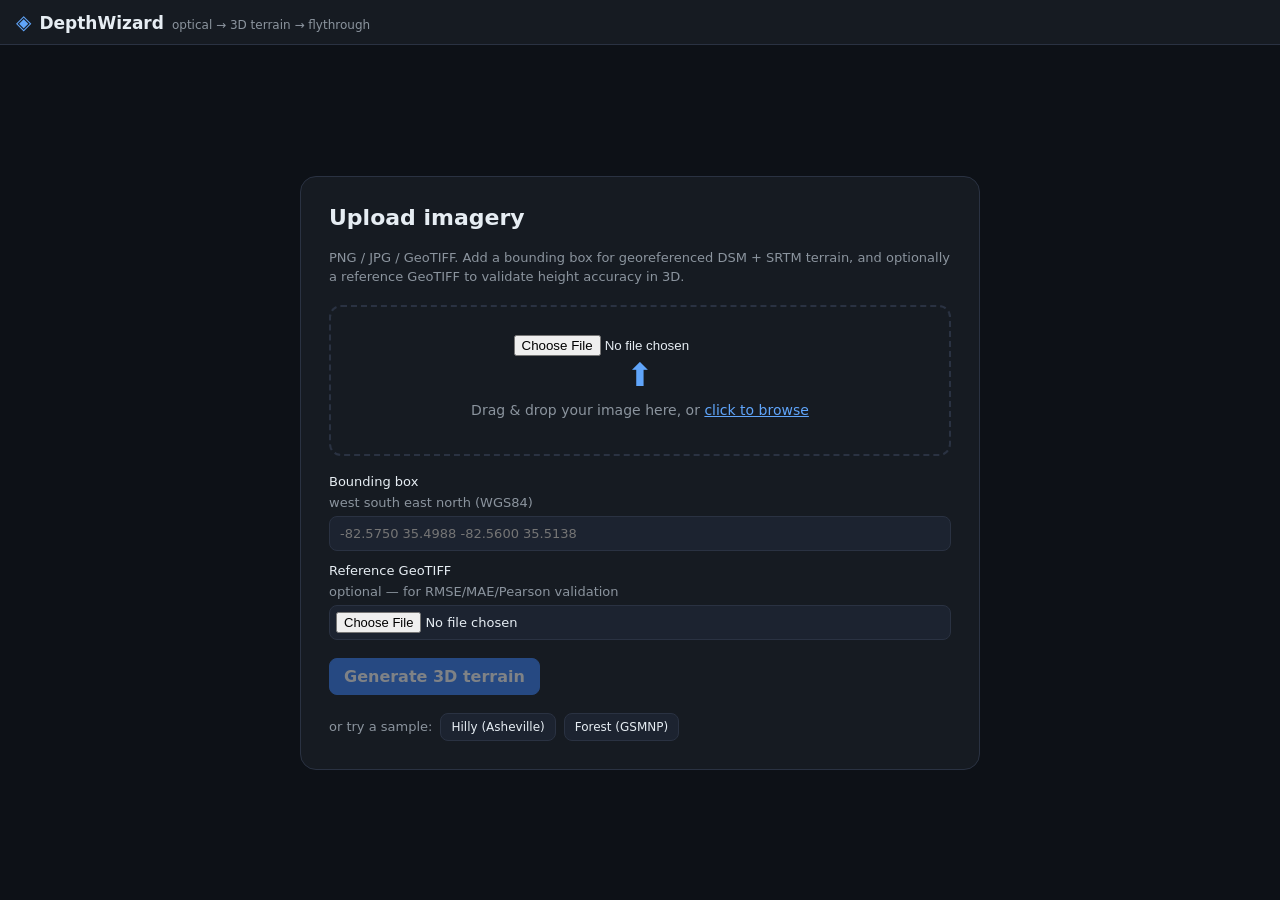
==== static/app.html @ 183eb6fc "feat(landing): full landing overhaul — WebP screenshots, inline SVG icons, premium motion/depth, mob" ====
<!DOCTYPE html>
<html lang="en">
<head>
<meta charset="UTF-8" />
<meta name="viewport" content="width=device-width, initial-scale=1.0" />
<title>DepthWizard — 3D Terrain Flythrough</title>
<link rel="stylesheet" href="css/style.css" />
<link rel="preconnect" href="/vendor/three.module.js" />
<script type="importmap">
{
  "imports": {
    "three": "/vendor/three.module.js",
    "three/addons/": "/vendor/addons/"
  }
}
</script>
<script src="/vendor/deck/deck.gl.min.js"></script>
</head>
<body>
<div id="app">
  <header id="topbar">
    <div class="brand">
      <span class="logo">◈</span>
      <span class="title">DepthWizard</span>
      <span class="subtitle">optical → 3D terrain → flythrough</span>
    </div>
    <div id="job-state" class="hidden"></div>
    <div class="spacer"></div>
    <button id="btn-new" class="ghost hidden">New upload</button>
  </header>

  <!-- Upload screen -->
  <section id="screen-upload" class="screen active">
    <div class="card">
      <h1>Upload imagery</h1>
      <p class="hint">PNG / JPG / GeoTIFF. Add a bounding box for georeferenced DSM + SRTM terrain,
      and optionally a reference GeoTIFF to validate height accuracy in 3D.</p>

      <div id="dropzone" class="dropzone">
        <input type="file" id="file-input" accept=".png,.jpg,.jpeg,.tif,.tiff" />
        <div class="dz-inner">
          <div class="dz-icon">⬆</div>
          <div class="dz-text">Drag &amp; drop your image here, or <span class="link">click to browse</span></div>
          <div id="dropzone-name" class="dz-file"></div>
        </div>
      </div>

      <div class="fields">
        <label>Bounding box <span class="muted">west south east north (WGS84)</span>
          <input type="text" id="bbox" placeholder="-82.5750 35.4988 -82.5600 35.5138" />
        </label>
        <label>Reference GeoTIFF <span class="muted">optional — for RMSE/MAE/Pearson validation</span>
          <input type="file" id="ref-input" accept=".tif,.tiff" />
        </label>
      </div>

      <div class="row">
        <button id="btn-process" class="primary" disabled>Generate 3D terrain</button>
        <div id="upload-error" class="error"></div>
      </div>

      <div id="samples" class="samples">
        <span class="muted">or try a sample:</span>
        <button class="sample" data-sample="hilly">Hilly (Asheville)</button>
        <button class="sample" data-sample="forest">Forest (GSMNP)</button>
      </div>
    </div>
  </section>

  <!-- Loading screen -->
  <section id="screen-loading" class="screen">
    <div class="card narrow">
      <h1>Generating terrain</h1>
      <div class="spinner"></div>
      <div id="progress-label" class="progress-label">queued…</div>
      <div class="bar"><div id="progress-bar" class="bar-fill"></div></div>
      <div id="warnings" class="warnings"></div>
    </div>
  </section>

  <!-- Viewer screen -->
  <section id="screen-view" class="screen">
    <div id="viewport"></div>
    <div id="viewport-deck" class="hidden"></div>

    <div id="toolbar" class="toolbar">
      <button id="btn-reset" class="tool" title="Reset view">⟲</button>
      <button id="btn-fly" class="tool" title="Toggle first-person fly mode">✈</button>
      <span class="tool-sep"></span>
      <button id="btn-view-map" class="tool" title="Map (Deck.gl terrain)">♁ Map</button>
      <button id="btn-view-3d" class="tool active hidden" title="First-person 3D flythrough">◉ 3D</button>
      <span class="tool-sep"></span>
      <button id="btn-rgb" class="tool active" title="RGB texture">▧</button>
      <button id="btn-elev" class="tool" title="Elevation false-color">↥</button>
      <button id="btn-slope" class="tool" title="Slope (degrees)">⤒</button>
      <button id="btn-err" class="tool hidden" title="Error heatmap vs reference">⚠</button>
      <button id="btn-gcp" class="tool" title="GCP calibration: click point, enter known height">＋</button>
      <button id="btn-region" class="tool" title="Region statistics: drag a box (e.g. a roof)">▭ Region</button>
      <span class="tool-sep"></span>
      <label class="tool-label">exaggeration
        <input type="range" id="xrange" min="1" max="60" value="8" />
      </label>
      <label class="tool-label">detail
        <select id="quality">
          <option value="512">512</option>
          <option value="1024" selected>1024</option>
        </select>
      </label>
    </div>

    <div id="status" class="status-chip hidden"></div>

    <div id="metrics" class="metrics hidden">
      <h3>Validation vs reference</h3>
      <div class="m-grid" id="metric-grid"></div>
    </div>

    <div id="gcp-panel" class="gcp-panel hidden">
      <h3>Ground control points</h3>
      <p class="muted">Click on the terrain to add a point, then enter the known real-world height.</p>
      <div id="gcp-list"></div>
      <div class="row">
        <button id="btn-gcp-apply" class="primary" disabled>Re-calibrate</button>
        <button id="btn-gcp-cancel" class="ghost">Done</button>
      </div>
      <div id="gcp-status" class="gcp-status"></div>
    </div>

    <div id="region-panel" class="gcp-panel region-panel hidden">
      <h3>Region statistics</h3>
      <p class="muted">Drag a box over the terrain (e.g. a building roof).</p>
      <div id="region-stats" class="region-stats"></div>
      <div class="row">
        <label class="known-height">
          <span class="muted">known real height (m)</span>
          <input type="text" id="region-known" placeholder="optional — else use median estimate" />
        </label>
      </div>
      <div class="row">
        <button id="btn-region-gcp" class="primary" disabled>Use region as GCP &amp; recalibrate</button>
        <button id="btn-region-done" class="ghost">Done</button>
      </div>
      <div id="region-status" class="gcp-status"></div>
    </div>

    <button id="btn-download" class="download hidden">⬇ full-res DSM (GeoTIFF)</button>
  </section>
</div>

<script type="module" src="js/main.js"></script>
</body>
</html>
---- static/css/style.css ----
:root {
  --bg: #0d1117;
  --panel: #161b22;
  --panel-2: #1c2330;
  --border: #2a3242;
  --text: #e6edf3;
  --muted: #8b949e;
  --accent: #3b82f6;
  --accent-hi: #60a5fa;
  --ok: #3fb950;
  --warn: #d29922;
  --err: #f85149;
}

* { box-sizing: border-box; margin: 0; padding: 0; }

html, body { height: 100%; }

body {
  background: var(--bg);
  color: var(--text);
  font-family: "Segoe UI", system-ui, -apple-system, sans-serif;
  overflow: hidden;
}

#app { display: flex; flex-direction: column; height: 100%; }

/* Top bar */
#topbar {
  display: flex; align-items: center; gap: 12px;
  padding: 10px 16px;
  background: var(--panel);
  border-bottom: 1px solid var(--border);
  z-index: 20;
  flex: 0 0 auto;
}
.brand { display: flex; align-items: baseline; gap: 8px; }
.logo { color: var(--accent-hi); font-size: 20px; }
.title { font-weight: 700; font-size: 17px; }
.subtitle { color: var(--muted); font-size: 12px; }
#job-state { color: var(--muted); font-size: 12px; margin-left: 16px; }
.spacer { flex: 1; }

button {
  cursor: pointer;
  font: inherit;
  border-radius: 8px;
  border: 1px solid var(--border);
  background: var(--panel-2);
  color: var(--text);
  padding: 8px 14px;
  transition: background .15s, border-color .15s;
}
button:hover:not(:disabled) { border-color: var(--accent); }
button:disabled { opacity: .45; cursor: not-allowed; }
button.primary { background: var(--accent); border-color: var(--accent); color: #fff; font-weight: 600; }
button.primary:hover:not(:disabled) { background: var(--accent-hi); }
button.ghost { background: transparent; }
.hidden { display: none !important; }

/* Screens */
.screen {
  flex: 1;
  display: none; align-items: center; justify-content: center;
  overflow: auto;
}
.screen.active { display: flex; }
#screen-loading, #screen-view { background: #05070a; }

/* Upload card */
.card {
  width: min(680px, 92vw);
  background: var(--panel);
  border: 1px solid var(--border);
  border-radius: 16px;
  padding: 28px;
  display: flex; flex-direction: column; gap: 18px;
}
.card.narrow { width: min(480px, 92vw); }
.card h1 { font-size: 22px; }
.hint { color: var(--muted); font-size: 13px; line-height: 1.5; }
.muted { color: var(--muted); font-weight: 400; }

.dropzone {
  border: 2px dashed var(--border);
  border-radius: 12px;
  padding: 28px;
  text-align: center;
  transition: border-color .15s, background .15s;
}
.dropzone.drag { border-color: var(--accent); background: rgba(59,130,246,.08); }
.dz-inner { pointer-events: none; }
.dz-icon { font-size: 32px; color: var(--accent-hi); }
.dz-text { color: var(--muted); margin-top: 8px; font-size: 14px; }
.link { color: var(--accent-hi); text-decoration: underline; }
.dz-file { color: var(--text); margin-top: 8px; font-size: 13px; }

.fields { display: flex; flex-direction: column; gap: 12px; }
.fields label { font-size: 13px; color: var(--text); display: flex; flex-direction: column; gap: 6px; }
.fields input[type="text"], .fields input[type="file"] {
  width: 100%;
  background: var(--panel-2);
  border: 1px solid var(--border);
  border-radius: 8px;
  color: var(--text);
  padding: 9px 10px;
  font: inherit;
}
.fields input[type="file"] { padding: 6px; }

.row { display: flex; align-items: center; gap: 12px; flex-wrap: wrap; }
.error { color: var(--err); font-size: 13px; }
.samples { display: flex; align-items: center; gap: 8px; font-size: 13px; flex-wrap: wrap; }
.sample { padding: 6px 10px; font-size: 12px; }

/* Loading */
.spinner {
  width: 40px; height: 40px;
  border: 4px solid var(--border);
  border-top-color: var(--accent);
  border-radius: 50%;
  margin: 8px auto;
  animation: spin 1s linear infinite;
}
@keyframes spin { to { transform: rotate(360deg); } }
.progress-label { text-align: center; color: var(--muted); font-size: 13px; margin-top: 8px; }
.bar { height: 8px; background: var(--panel-2); border-radius: 4px; overflow: hidden; margin-top: 10px; }
.bar-fill { height: 100%; width: 0%; background: var(--accent); transition: width .3s; }
.warnings { color: var(--warn); font-size: 12px; margin-top: 10px; line-height: 1.5; }

/* Viewer */
#viewport { position: absolute; inset: 0; }
#viewport-deck { position: absolute; inset: 0; }
#viewport-deck canvas { width: 100%; height: 100%; }
#view-note { position: absolute; top: 56px; left: 50%; transform: translateX(-50%);
  color: var(--muted); font-size: 12px; z-index: 9; pointer-events: none; text-align: center;
  background: rgba(13,17,23,.7); padding: 4px 10px; border-radius: 8px; border: 1px solid var(--border); }
#screen-view { position: relative; }
canvas { display: block; }

.toolbar {
  position: absolute; bottom: 16px; left: 50%; transform: translateX(-50%);
  display: flex; align-items: center; gap: 6px;
  background: rgba(13,17,23,.92);
  border: 1px solid var(--border);
  border-radius: 12px;
  padding: 8px 10px;
  z-index: 10;
  flex-wrap: wrap;
  max-width: 96vw;
}
.tool {
  padding: 6px 10px; font-size: 13px; min-width: 34px;
  background: transparent;
}
.tool.active { border-color: var(--accent); color: var(--accent-hi); background: rgba(59,130,246,.12); }
.tool-sep { width: 1px; height: 22px; background: var(--border); margin: 0 4px; }
.tool-label { font-size: 11px; color: var(--muted); display: flex; align-items: center; gap: 6px; }
.tool-label input[type="range"] { width: 90px; accent-color: var(--accent); }
.tool-label select { background: var(--panel-2); border: 1px solid var(--border); color: var(--text); border-radius: 6px; padding: 3px 6px; font: inherit; }

.status-chip {
  position: absolute; top: 14px; left: 50%; transform: translateX(-50%);
  background: rgba(13,17,23,.9);
  border: 1px solid var(--border);
  color: var(--text);
  padding: 6px 12px; border-radius: 8px; font-size: 13px; z-index: 10;
  pointer-events: none;
}

.metrics {
  position: absolute; top: 14px; right: 14px;
  width: 260px;
  background: rgba(13,17,23,.92);
  border: 1px solid var(--border);
  border-radius: 12px;
  padding: 12px 14px;
  z-index: 10;
  font-size: 13px;
}
.metrics h3 { font-size: 13px; margin-bottom: 8px; }
.m-grid { display: grid; grid-template-columns: 1fr 1fr; gap: 6px 12px; }
.m-grid span { color: var(--muted); }
.m-grid b { font-variant-numeric: tabular-nums; }

.gcp-panel {
  position: absolute; top: 14px; left: 14px;
  width: 300px;
  background: rgba(13,17,23,.94);
  border: 1px solid var(--border);
  border-radius: 12px;
  padding: 12px 14px;
  z-index: 10;
  font-size: 13px;
  display: flex; flex-direction: column; gap: 10px;
}
.gcp-panel h3 { font-size: 13px; }
#gcp-list { display: flex; flex-direction: column; gap: 6px; max-height: 140px; overflow: auto; }
.gcp-row { display: flex; gap: 6px; align-items: center; }
.gcp-row input { width: 100%; background: var(--panel-2); border: 1px solid var(--border); color: var(--text); border-radius: 6px; padding: 5px 8px; font: inherit; }
.gcp-row .idx { color: var(--accent-hi); width: 18px; }
.gcp-status { color: var(--warn); font-size: 12px; }

.region-panel .region-stats { display: grid; grid-template-columns: auto 1fr; gap: 5px 12px; }
.region-panel .region-stats span { color: var(--muted); }
.region-panel .region-stats b { font-variant-numeric: tabular-nums; }
.region-panel .known-height { display: flex; flex-direction: column; gap: 4px; }
.region-panel .known-height input { width: 100%; background: var(--panel-2); border: 1px solid var(--border); color: var(--text); border-radius: 6px; padding: 5px 8px; font: inherit; }
#region-select-box { position: fixed; border: 2px solid var(--accent-hi); background: rgba(59,130,246,.12); pointer-events: none; z-index: 12; display: none; }

.download {
  position: absolute; bottom: 78px; right: 14px;
  z-index: 10;
  background: rgba(13,17,23,.9);
  border: 1px solid var(--border);
}
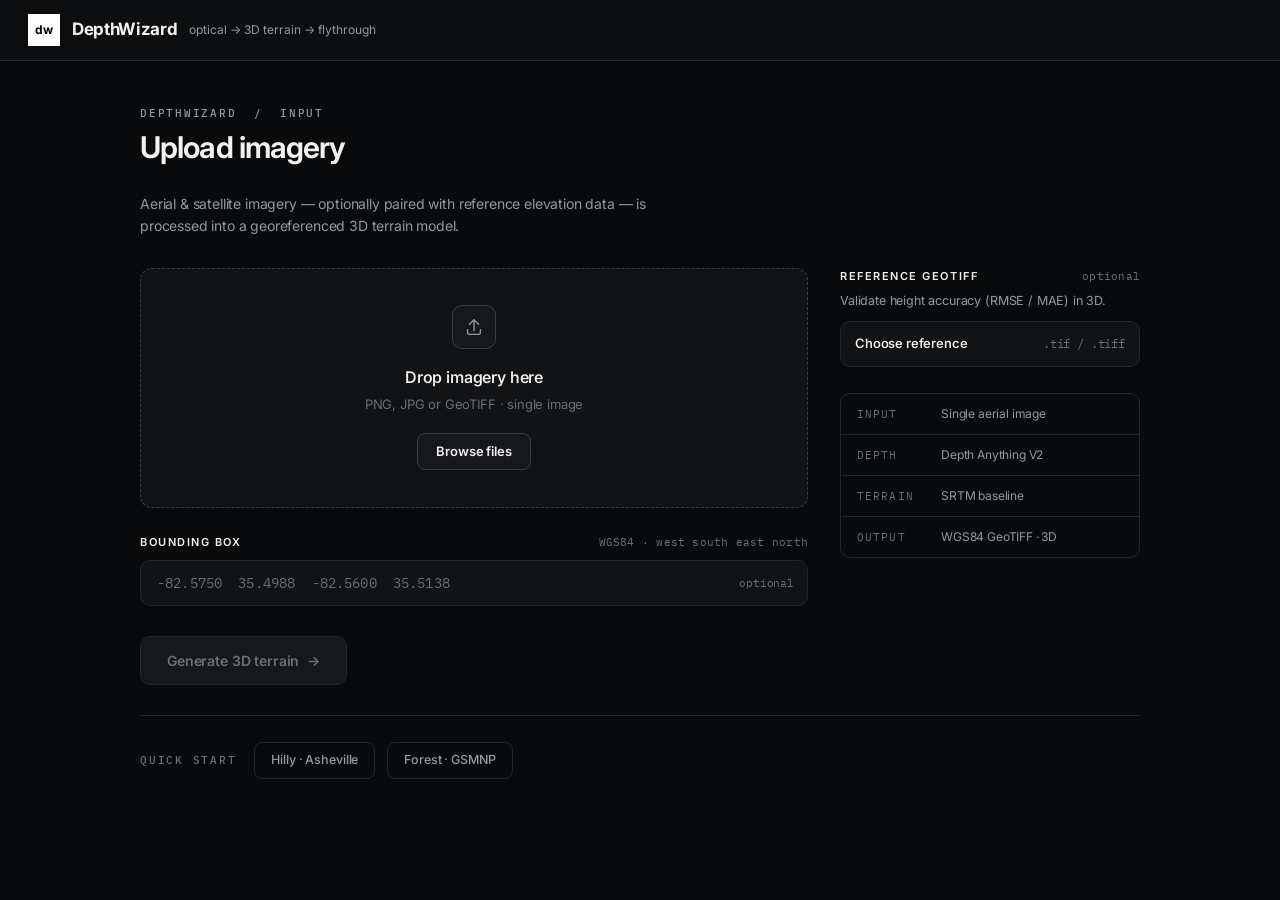
==== commit 206876c7: "feat(app): premium dark geospatial redesign — upload workspace, custom file components, forced theme" ====
--- a/static/app.html
+++ b/static/app.html
@@ -3,7 +3,25 @@
 <head>
 <meta charset="UTF-8" />
 <meta name="viewport" content="width=device-width, initial-scale=1.0" />
+<meta name="theme-color" content="#FFFFFF" />
 <title>DepthWizard — 3D Terrain Flythrough</title>
+<link rel="icon" type="image/svg+xml" href="/media/favicon.svg" />
+<link rel="preconnect" href="https://fonts.googleapis.com" />
+<link rel="preconnect" href="https://fonts.gstatic.com" crossorigin />
+<link href="https://fonts.googleapis.com/css2?family=Inter:wght@300;400;500;600;700;900&family=IBM+Plex+Mono:wght@400;500&display=swap" rel="stylesheet" />
+<script>
+  (function () {
+    try {
+      var stored = localStorage.getItem('dw-theme');
+    } catch (e) { stored = null; }
+    var dark = stored === 'dark' || (!stored && window.matchMedia('(prefers-color-scheme: dark)').matches);
+    if (dark) {
+      document.documentElement.setAttribute('data-theme', 'dark');
+      var m = document.querySelector('meta[name="theme-color"]');
+      if (m) m.setAttribute('content', '#0A0A0A');
+    }
+  })();
+</script>
 <link rel="stylesheet" href="css/style.css" />
 <link rel="preconnect" href="/vendor/three.module.js" />
 <script type="importmap">
@@ -20,8 +38,8 @@
 <div id="app">
   <header id="topbar">
     <div class="brand">
-      <span class="logo">◈</span>
-      <span class="title">DepthWizard</span>
+      <span class="logo">dw</span>
+      <span class="brand-name">DepthWizard</span>
       <span class="subtitle">optical → 3D terrain → flythrough</span>
     </div>
     <div id="job-state" class="hidden"></div>
@@ -30,39 +48,103 @@
   </header>
 
   <!-- Upload screen -->
-  <section id="screen-upload" class="screen active">
-    <div class="card">
-      <h1>Upload imagery</h1>
-      <p class="hint">PNG / JPG / GeoTIFF. Add a bounding box for georeferenced DSM + SRTM terrain,
-      and optionally a reference GeoTIFF to validate height accuracy in 3D.</p>
-
-      <div id="dropzone" class="dropzone">
-        <input type="file" id="file-input" accept=".png,.jpg,.jpeg,.tif,.tiff" />
-        <div class="dz-inner">
-          <div class="dz-icon">⬆</div>
-          <div class="dz-text">Drag &amp; drop your image here, or <span class="link">click to browse</span></div>
-          <div id="dropzone-name" class="dz-file"></div>
+  <section id="screen-upload" class="screen upload-screen active">
+    <div class="upload-workspace">
+      <header class="upload-hdr">
+        <div class="upload-hdr-titles">
+          <span class="eyebrow">DEPTHWIZARD&nbsp;&nbsp;/&nbsp;&nbsp;INPUT</span>
+          <h1 class="upload-h1">Upload imagery</h1>
         </div>
-      </div>
-
-      <div class="fields">
-        <label>Bounding box <span class="muted">west south east north (WGS84)</span>
-          <input type="text" id="bbox" placeholder="-82.5750 35.4988 -82.5600 35.5138" />
-        </label>
-        <label>Reference GeoTIFF <span class="muted">optional — for RMSE/MAE/Pearson validation</span>
-          <input type="file" id="ref-input" accept=".tif,.tiff" />
-        </label>
-      </div>
-
-      <div class="row">
-        <button id="btn-process" class="primary" disabled>Generate 3D terrain</button>
+      </header>
+
+      <p class="upload-intro">
+        Aerial &amp; satellite imagery — optionally paired with reference elevation data — is processed
+        into a georeferenced 3D terrain model.
+      </p>
+
+      <div class="upload-grid">
+        <!-- MAIN COLUMN -->
+        <div class="upload-main">
+
+          <!-- Imagery dropzone -->
+          <div id="dropzone" class="dropzone">
+            <input type="file" id="file-input" accept=".png,.jpg,.jpeg,.tif,.tiff" />
+
+            <!-- empty state -->
+            <div class="dz-empty">
+              <div class="dz-icon" aria-hidden="true">
+                <svg viewBox="0 0 24 24" width="22" height="22" fill="none" stroke="currentColor" stroke-width="1.5" stroke-linecap="round" stroke-linejoin="round">
+                  <path d="M12 16V5" />
+                  <path d="M7 9l5-5 5 5" />
+                  <path d="M5 15v3a2 2 0 0 0 2 2h10a2 2 0 0 0 2-2v-3" />
+                </svg>
+              </div>
+              <div class="dz-text">Drop imagery here</div>
+              <div class="dz-support">PNG, JPG or GeoTIFF · single image</div>
+              <button type="button" class="dz-browse" id="dz-browse">Browse files</button>
+            </div>
+
+            <!-- file preview (shown once selected) -->
+            <div id="file-preview" class="file-preview hidden">
+              <div class="fp-file">
+                <span class="fp-name" id="dropzone-name"></span>
+                <span class="fp-meta" id="fp-meta"></span>
+              </div>
+              <div class="fp-status">Ready to process</div>
+              <button type="button" class="fp-remove" id="fp-remove" title="Remove file">
+                <svg viewBox="0 0 24 24" width="15" height="15" fill="none" stroke="currentColor" stroke-width="1.5" stroke-linecap="round" stroke-linejoin="round">
+                  <path d="M6 6l12 12M18 6L6 18" />
+                </svg>
+              </button>
+            </div>
+          </div>
+
+          <!-- Bounding box -->
+          <div class="field-block">
+            <div class="field-head">
+              <span class="field-label">Bounding box</span>
+              <span class="field-tag">WGS84 · west south east north</span>
+            </div>
+            <div class="bbox-row">
+              <input type="text" id="bbox" class="mono" placeholder="-82.5750&nbsp;&nbsp;35.4988&nbsp;&nbsp;-82.5600&nbsp;&nbsp;35.5138" spellcheck="false" autocomplete="off" />
+              <span class="bbox-opt">optional</span>
+            </div>
+          </div>
+        </div>
+
+        <!-- SIDE COLUMN -->
+        <div class="upload-side">
+          <div class="field-block ref-block">
+            <div class="field-head">
+              <span class="field-label">Reference GeoTIFF</span>
+              <span class="field-tag">optional</span>
+            </div>
+            <p class="ref-note">Validate height accuracy (RMSE / MAE) in 3D.</p>
+            <label class="ref-picker" for="ref-input">
+              <input type="file" id="ref-input" accept=".tif,.tiff" />
+              <span class="ref-picker-label" id="ref-picker-label">Choose reference</span>
+              <span class="ref-picker-hint mono" id="ref-picker-file">.tif / .tiff</span>
+            </label>
+          </div>
+
+          <div class="meta">
+            <div class="meta-row"><span class="meta-k">INPUT</span><span class="meta-v">Single aerial image</span></div>
+            <div class="meta-row"><span class="meta-k">DEPTH</span><span class="meta-v">Depth Anything V2</span></div>
+            <div class="meta-row"><span class="meta-k">TERRAIN</span><span class="meta-v">SRTM baseline</span></div>
+            <div class="meta-row"><span class="meta-k">OUTPUT</span><span class="meta-v">WGS84 GeoTIFF · 3D</span></div>
+          </div>
+        </div>
+      </div>
+
+      <footer class="upload-actions">
+        <button id="btn-process" class="primary" disabled>Generate 3D terrain &nbsp;→</button>
         <div id="upload-error" class="error"></div>
-      </div>
-
-      <div id="samples" class="samples">
-        <span class="muted">or try a sample:</span>
-        <button class="sample" data-sample="hilly">Hilly (Asheville)</button>
-        <button class="sample" data-sample="forest">Forest (GSMNP)</button>
+      </footer>
+
+      <div id="samples" class="samples quickstart">
+        <span class="qs-label">QUICK START</span>
+        <button class="sample" data-sample="hilly">Hilly · Asheville</button>
+        <button class="sample" data-sample="forest">Forest · GSMNP</button>
       </div>
     </div>
   </section>
--- a/static/css/style.css
+++ b/static/css/style.css
@@ -1,216 +1,529 @@
+/* ============================================================
+   DepthWizard — Bold Editorial Studio Edition (App)
+   Black & White. Typography-first. Consistent with landing.
+   ============================================================ */
+
+*, *::before, *::after { box-sizing: border-box; margin: 0; padding: 0; }
+html {
+  -webkit-text-size-adjust: 100%;
+  text-size-adjust: 100%;
+}
+
+img, svg { max-width: 100%; height: auto; display: block; }
+button, a { -webkit-tap-highlight-color: transparent; }
+input, button, select, textarea { font-family: inherit; font-size: inherit; }
+.mono { font-family: var(--mono); }
+
+/* ============================================================
+   DESIGN TOKENS (shared with landing.css — same key)
+   ============================================================ */
 :root {
-  --bg: #0d1117;
-  --panel: #161b22;
-  --panel-2: #1c2330;
-  --border: #2a3242;
-  --text: #e6edf3;
-  --muted: #8b949e;
-  --accent: #3b82f6;
-  --accent-hi: #60a5fa;
-  --ok: #3fb950;
-  --warn: #d29922;
-  --err: #f85149;
-}
-
-* { box-sizing: border-box; margin: 0; padding: 0; }
+  --black: #000000;
+  --white: #FFFFFF;
+  --gray-500: #525252;
+  --gray-700: #737373;
+  --footer-bg: #0A0A0B;
+  --ease: cubic-bezier(0.16, 1, 0.3, 1);
+  --mono: 'IBM Plex Mono', ui-monospace, 'SFMono-Regular', Menlo, monospace;
+
+  --bg: #090A0B;
+  --paper: #F1F1EF;
+  --ink: #F1F1EF;
+  --panel: #0D0E10;
+  --panel-text: #F1F1EF;
+  --muted: #94999F;
+  --muted-2: #6B7076;
+  --line: #232528;
+  --line-strong: #3A3E42;
+  --border: #292C30;
+  --surface: #111315;
+  --surface-2: #16181B;
+  --accent: #F59E0B;
+  --accent-dim: rgba(245, 158, 11, 0.12);
+  --ok: #4ADE80;
+  --warn: #FBBF24;
+  --err: #F87171;
+}
+
+:root[data-theme="dark"] {
+  --bg: #090A0B;
+  --paper: #F1F1EF;
+  --ink: #F1F1EF;
+  --panel: #0D0E10;
+  --panel-text: #F1F1EF;
+  --muted: #94999F;
+  --muted-2: #6B7076;
+  --line: #232528;
+  --line-strong: #3A3E42;
+  --border: #292C30;
+  --surface: #111315;
+  --surface-2: #16181B;
+  --accent: #F59E0B;
+  --accent-dim: rgba(245, 158, 11, 0.12);
+  --ok: #4ADE80;
+  --warn: #FBBF24;
+  --err: #F87171;
+}
 
 html, body { height: 100%; }
 
 body {
   background: var(--bg);
-  color: var(--text);
-  font-family: "Segoe UI", system-ui, -apple-system, sans-serif;
+  color: var(--ink);
+  font-family: 'Inter', -apple-system, BlinkMacSystemFont, 'Segoe UI', sans-serif;
   overflow: hidden;
+  letter-spacing: -0.01em;
+  line-height: 1.5;
+  font-weight: 400;
+  transition: background 400ms var(--ease), color 400ms var(--ease);
 }
 
 #app { display: flex; flex-direction: column; height: 100%; }
 
-/* Top bar */
+/* ============================================================
+   TOP BAR — framed editorial bar
+   ============================================================ */
 #topbar {
-  display: flex; align-items: center; gap: 12px;
-  padding: 10px 16px;
+  display: flex; align-items: center; gap: 20px;
+  padding: 14px 28px;
   background: var(--panel);
-  border-bottom: 1px solid var(--border);
+  color: var(--panel-text);
+  border-bottom: 1px solid var(--line);
   z-index: 20;
   flex: 0 0 auto;
 }
-.brand { display: flex; align-items: baseline; gap: 8px; }
-.logo { color: var(--accent-hi); font-size: 20px; }
-.title { font-weight: 700; font-size: 17px; }
-.subtitle { color: var(--muted); font-size: 12px; }
-#job-state { color: var(--muted); font-size: 12px; margin-left: 16px; }
+.brand { display: flex; align-items: center; gap: 12px; }
+.logo {
+  display: inline-flex; align-items: center; justify-content: center;
+  width: 32px; height: 32px;
+  font-weight: 700; font-size: 12px; letter-spacing: 0.02em;
+  color: var(--black);
+  background: var(--white);
+  line-height: 1;
+}
+.brand-name { font-weight: 700; font-size: 17px; letter-spacing: -0.02em; }
+.subtitle { color: var(--muted); font-size: 12px; letter-spacing: 0; }
+#job-state {
+  color: var(--muted); font-size: 12px;
+  border: 1px solid var(--line); border-radius: 999px;
+  padding: 4px 12px; letter-spacing: 0.01em;
+}
 .spacer { flex: 1; }
-
+#topbar button:not(.sample) {
+  color: var(--panel-text);
+  border-color: var(--panel-text);
+  background: transparent;
+}
+#topbar button:not(.sample):hover:not(:disabled) {
+  background: var(--panel-text);
+  color: var(--panel);
+  border-color: var(--panel-text);
+  transform: none;
+}
+
+/* ============================================================
+   BUTTONS — modern editorial, monochrome
+   ============================================================ */
 button {
   cursor: pointer;
   font: inherit;
-  border-radius: 8px;
-  border: 1px solid var(--border);
-  background: var(--panel-2);
-  color: var(--text);
-  padding: 8px 14px;
-  transition: background .15s, border-color .15s;
-}
-button:hover:not(:disabled) { border-color: var(--accent); }
-button:disabled { opacity: .45; cursor: not-allowed; }
-button.primary { background: var(--accent); border-color: var(--accent); color: #fff; font-weight: 600; }
-button.primary:hover:not(:disabled) { background: var(--accent-hi); }
-button.ghost { background: transparent; }
+  font-weight: 600;
+  border-radius: 10px;
+  border: 1px solid var(--line);
+  background: var(--surface-2);
+  color: var(--ink);
+  padding: 11px 20px;
+  letter-spacing: -0.01em;
+  transition: transform 160ms var(--ease), background 160ms var(--ease),
+              color 160ms var(--ease), border-color 160ms var(--ease),
+              box-shadow 160ms var(--ease);
+}
+button:hover:not(:disabled) {
+  background: var(--ink);
+  color: var(--black);
+  border-color: var(--ink);
+  transform: translateY(-1px);
+}
+button:focus-visible { outline: 2px solid var(--ink); outline-offset: 2px; }
+button:active:not(:disabled) { transform: translateY(0); }
+button:disabled { opacity: .4; cursor: not-allowed; }
+button.primary {
+  background: var(--accent);
+  border-color: var(--accent);
+  color: #0E0F10;
+  box-shadow: 0 8px 24px -14px rgba(245, 158, 11, 0.6);
+}
+button.primary:hover:not(:disabled) {
+  background: var(--surface);
+  color: var(--accent);
+  border-color: var(--accent);
+  box-shadow: none;
+}
+button.primary:disabled {
+  background: var(--surface-2);
+  border-color: var(--line);
+  color: var(--muted-2);
+  opacity: 1;
+  box-shadow: none;
+  cursor: not-allowed;
+}
+button.ghost { background: transparent; border-color: var(--line); }
 .hidden { display: none !important; }
 
-/* Screens */
+/* ============================================================
+   SCREENS
+   ============================================================ */
 .screen {
   flex: 1;
-  display: none; align-items: center; justify-content: center;
+  background: var(--bg);
+  display: none;
   overflow: auto;
 }
 .screen.active { display: flex; }
-#screen-loading, #screen-view { background: #05070a; }
-
-/* Upload card */
+#screen-upload { align-items: flex-start; justify-content: center; padding: 0; }
+#screen-loading, #screen-view {
+  background: var(--bg);
+  align-items: center; justify-content: center;
+}
+
+/* ============================================================
+   UPLOAD WORKSPACE — geospatial instrument
+   ============================================================ */
+.upload-workspace {
+  width: min(1080px, 100%);
+  padding: 44px 40px 48px;
+  margin: 0 auto;
+  display: flex; flex-direction: column; gap: 30px;
+}
+.upload-hdr { display: flex; align-items: flex-end; justify-content: space-between; }
+.upload-hdr-titles { display: flex; flex-direction: column; gap: 10px; }
+.eyebrow {
+  font-family: var(--mono);
+  font-size: 11px; font-weight: 500;
+  letter-spacing: 0.16em; text-transform: uppercase;
+  color: var(--muted);
+}
+.upload-h1 {
+  font-size: 30px; font-weight: 650; letter-spacing: -0.03em;
+  color: var(--ink); line-height: 1.05;
+}
+.upload-intro {
+  max-width: 560px; color: var(--muted); font-size: 14px; line-height: 1.6;
+}
+
+.upload-grid {
+  display: grid;
+  grid-template-columns: minmax(0, 1fr) 300px;
+  gap: 32px;
+  align-items: start;
+}
+.upload-main,
+.upload-side { display: flex; flex-direction: column; gap: 26px; }
+
+/* ---- Dropzone (imagery) ---- */
+.dropzone {
+  position: relative;
+  border: 1px dashed var(--line-strong);
+  border-radius: 12px;
+  background: var(--surface);
+  min-height: 240px;
+  display: flex; align-items: center; justify-content: center;
+  cursor: pointer;
+  transition: border-color 160ms var(--ease), background 160ms var(--ease);
+}
+.dropzone:hover { border-color: var(--muted); }
+.dropzone.drag {
+  border-color: var(--accent); border-style: solid;
+  background: var(--accent-dim);
+}
+.dropzone input[type="file"] { display: none; }
+
+.dz-empty { text-align: center; padding: 28px 20px; pointer-events: none; }
+.dz-icon {
+  display: inline-flex; align-items: center; justify-content: center;
+  width: 44px; height: 44px; margin: 0 auto 16px;
+  border: 1px solid var(--line-strong); border-radius: 10px;
+  color: var(--muted);
+  background: var(--surface-2);
+}
+.dz-text { color: var(--ink); font-size: 16px; font-weight: 550; letter-spacing: -0.01em; }
+.dz-support { color: var(--muted-2); font-size: 13px; margin-top: 6px; }
+.dz-browse {
+  margin-top: 18px; padding: 8px 18px; font-size: 13px;
+  background: var(--surface-2); border-color: var(--line-strong); color: var(--ink);
+  border-radius: 8px; pointer-events: auto;
+}
+.dz-browse:hover:not(:disabled) {
+  background: var(--ink); color: #0E0F10; border-color: var(--ink); transform: none;
+}
+
+/* ---- File preview ---- */
+.file-preview {
+  display: flex; align-items: center; gap: 14px;
+  width: 100%; padding: 18px 20px;
+}
+.fp-file { display: flex; flex-direction: column; gap: 4px; min-width: 0; flex: 1; }
+.fp-name {
+  font-family: var(--mono); font-size: 14px; color: var(--ink);
+  white-space: nowrap; overflow: hidden; text-overflow: ellipsis;
+}
+.fp-meta { font-family: var(--mono); font-size: 12px; color: var(--muted); }
+.fp-status {
+  font-size: 12px; font-weight: 550; color: var(--accent);
+  flex: 0 0 auto;
+}
+.fp-status::before { content: "● "; font-size: 8px; vertical-align: 1px; }
+.fp-remove {
+  padding: 8px; line-height: 0; background: transparent; border-color: var(--line);
+  color: var(--muted); border-radius: 8px; flex: 0 0 auto;
+}
+.fp-remove:hover:not(:disabled) {
+  background: transparent; color: var(--err); border-color: var(--err); transform: none;
+}
+
+/* ---- Field blocks (bbox / reference) ---- */
+.field-block { display: flex; flex-direction: column; gap: 10px; }
+.field-head { display: flex; align-items: baseline; justify-content: space-between; gap: 12px; }
+.field-label {
+  font-size: 11px; font-weight: 600; letter-spacing: 0.14em;
+  text-transform: uppercase; color: var(--ink);
+}
+.field-tag {
+  font-family: var(--mono); font-size: 11px; color: var(--muted-2);
+  letter-spacing: 0.02em;
+}
+.bbox-row { position: relative; display: flex; align-items: center; }
+#bbox {
+  width: 100%;
+  background: var(--surface);
+  border: 1px solid var(--line);
+  border-radius: 10px;
+  color: var(--ink);
+  padding: 13px 78px 13px 16px;
+  font-family: var(--mono); font-size: 13.5px; font-weight: 400;
+  letter-spacing: 0.01em;
+  transition: border-color 150ms var(--ease), box-shadow 150ms var(--ease), background 150ms var(--ease);
+}
+#bbox::placeholder { color: var(--muted-2); }
+#bbox:hover { border-color: var(--line-strong); }
+#bbox:focus {
+  outline: none;
+  border-color: var(--accent);
+  background: var(--surface-2);
+  box-shadow: 0 0 0 3px var(--accent-dim);
+}
+.bbox-opt {
+  position: absolute; right: 14px; top: 50%; transform: translateY(-50%);
+  font-family: var(--mono); font-size: 11px; color: var(--muted-2);
+  pointer-events: none;
+}
+
+/* ---- Reference picker (compact custom) ---- */
+.ref-block { gap: 8px; }
+.ref-note { color: var(--muted); font-size: 12.5px; line-height: 1.5; margin-bottom: 2px; }
+.ref-picker {
+  display: flex; align-items: center; justify-content: space-between; gap: 12px;
+  border: 1px solid var(--line); border-radius: 10px;
+  background: var(--surface); padding: 12px 14px;
+  cursor: pointer; transition: border-color 150ms var(--ease), background 150ms var(--ease);
+}
+.ref-picker:hover { border-color: var(--line-strong); background: var(--surface-2); }
+.ref-picker input[type="file"] { display: none; }
+.ref-picker-label {
+  font-size: 13px; font-weight: 550; color: var(--ink);
+}
+.ref-picker-hint {
+  font-family: var(--mono); font-size: 11.5px; color: var(--muted-2);
+  white-space: nowrap; overflow: hidden; text-overflow: ellipsis; max-width: 140px;
+}
+
+/* ---- Tech metadata ---- */
+.meta {
+  display: flex; flex-direction: column;
+  border: 1px solid var(--line); border-radius: 10px;
+  overflow: hidden;
+}
+.meta-row {
+  display: flex; align-items: baseline; gap: 14px;
+  padding: 11px 16px; font-size: 12px;
+}
+.meta-row + .meta-row { border-top: 1px solid var(--line); }
+.meta-k {
+  font-family: var(--mono); font-size: 11px; letter-spacing: 0.1em;
+  color: var(--muted-2); width: 70px; flex: 0 0 auto;
+}
+.meta-v { color: var(--muted); }
+
+/* ---- Actions + error ---- */
+.upload-actions { display: flex; align-items: center; gap: 16px; flex-wrap: wrap; }
+#btn-process { border-radius: 10px; padding: 13px 26px; font-size: 14px; }
+.error { color: var(--err); font-size: 13px; font-weight: 500; }
+
+/* ---- Quick start ---- */
+.samples {
+  display: flex; align-items: center; gap: 12px; flex-wrap: wrap;
+}
+.samples.quickstart { border-top: 1px solid var(--line); padding-top: 26px; }
+.qs-label {
+  font-family: var(--mono); font-size: 11px; font-weight: 500;
+  letter-spacing: 0.16em; color: var(--muted-2);
+  margin-right: 6px;
+}
+.sample {
+  padding: 8px 16px; font-size: 12.5px; font-weight: 500;
+  border-color: var(--line); color: var(--muted);
+  border-radius: 8px; background: transparent;
+}
+.sample:hover:not(:disabled) {
+  background: var(--surface); color: var(--ink);
+  border-color: var(--line-strong); transform: none;
+}
+
+/* ---- legacy card (loading screen) ---- */
 .card {
-  width: min(680px, 92vw);
-  background: var(--panel);
-  border: 1px solid var(--border);
-  border-radius: 16px;
-  padding: 28px;
-  display: flex; flex-direction: column; gap: 18px;
-}
-.card.narrow { width: min(480px, 92vw); }
-.card h1 { font-size: 22px; }
-.hint { color: var(--muted); font-size: 13px; line-height: 1.5; }
+  width: min(440px, 92vw);
+  background: var(--surface);
+  border: 1px solid var(--line);
+  border-radius: 14px;
+  padding: 34px;
+  display: flex; flex-direction: column; gap: 20px;
+}
+.card.narrow { width: min(400px, 92vw); }
+.card h1 {
+  font-size: 20px; font-weight: 650; letter-spacing: -0.02em; line-height: 1.15;
+}
+.hint { color: var(--muted); font-size: 13px; line-height: 1.6; }
 .muted { color: var(--muted); font-weight: 400; }
-
-.dropzone {
-  border: 2px dashed var(--border);
-  border-radius: 12px;
-  padding: 28px;
-  text-align: center;
-  transition: border-color .15s, background .15s;
-}
-.dropzone.drag { border-color: var(--accent); background: rgba(59,130,246,.08); }
-.dz-inner { pointer-events: none; }
-.dz-icon { font-size: 32px; color: var(--accent-hi); }
-.dz-text { color: var(--muted); margin-top: 8px; font-size: 14px; }
-.link { color: var(--accent-hi); text-decoration: underline; }
-.dz-file { color: var(--text); margin-top: 8px; font-size: 13px; }
-
-.fields { display: flex; flex-direction: column; gap: 12px; }
-.fields label { font-size: 13px; color: var(--text); display: flex; flex-direction: column; gap: 6px; }
-.fields input[type="text"], .fields input[type="file"] {
-  width: 100%;
-  background: var(--panel-2);
-  border: 1px solid var(--border);
-  border-radius: 8px;
-  color: var(--text);
-  padding: 9px 10px;
-  font: inherit;
-}
-.fields input[type="file"] { padding: 6px; }
-
-.row { display: flex; align-items: center; gap: 12px; flex-wrap: wrap; }
-.error { color: var(--err); font-size: 13px; }
-.samples { display: flex; align-items: center; gap: 8px; font-size: 13px; flex-wrap: wrap; }
-.sample { padding: 6px 10px; font-size: 12px; }
-
-/* Loading */
+.fields { display: none; }
+
+/* ============================================================
+   LOADING — editorial progress
+   ============================================================ */
 .spinner {
-  width: 40px; height: 40px;
-  border: 4px solid var(--border);
-  border-top-color: var(--accent);
-  border-radius: 50%;
-  margin: 8px auto;
-  animation: spin 1s linear infinite;
-}
-@keyframes spin { to { transform: rotate(360deg); } }
-.progress-label { text-align: center; color: var(--muted); font-size: 13px; margin-top: 8px; }
-.bar { height: 8px; background: var(--panel-2); border-radius: 4px; overflow: hidden; margin-top: 10px; }
-.bar-fill { height: 100%; width: 0%; background: var(--accent); transition: width .3s; }
-.warnings { color: var(--warn); font-size: 12px; margin-top: 10px; line-height: 1.5; }
-
-/* Viewer */
+  display: none;
+}
+.progress-label { text-align: center; color: var(--muted); font-size: 13px; margin-top: 8px; letter-spacing: 0.01em; }
+.bar {
+  height: 3px; background: var(--line);
+  border-radius: 0; overflow: hidden; margin-top: 14px; position: relative;
+}
+.bar-fill { height: 100%; width: 0%; background: var(--ink); transition: width .3s var(--ease); }
+.warnings { color: var(--warn); font-size: 12px; margin-top: 12px; line-height: 1.6; font-weight: 500; }
+
+/* ============================================================
+   VIEWER
+   ============================================================ */
 #viewport { position: absolute; inset: 0; }
 #viewport-deck { position: absolute; inset: 0; }
 #viewport-deck canvas { width: 100%; height: 100%; }
 #view-note { position: absolute; top: 56px; left: 50%; transform: translateX(-50%);
   color: var(--muted); font-size: 12px; z-index: 9; pointer-events: none; text-align: center;
-  background: rgba(13,17,23,.7); padding: 4px 10px; border-radius: 8px; border: 1px solid var(--border); }
+  background: rgba(10,10,10,.7); padding: 4px 10px; border-radius: 0; border: 1px solid var(--line); }
 #screen-view { position: relative; }
 canvas { display: block; }
 
 .toolbar {
-  position: absolute; bottom: 16px; left: 50%; transform: translateX(-50%);
-  display: flex; align-items: center; gap: 6px;
-  background: rgba(13,17,23,.92);
-  border: 1px solid var(--border);
-  border-radius: 12px;
+  position: absolute; bottom: 20px; left: 50%; transform: translateX(-50%);
+  display: flex; align-items: center; gap: 4px;
+  background: var(--panel);
+  color: var(--panel-text);
+  border: 1px solid var(--line);
+  border-radius: 0;
   padding: 8px 10px;
   z-index: 10;
   flex-wrap: wrap;
   max-width: 96vw;
 }
 .tool {
-  padding: 6px 10px; font-size: 13px; min-width: 34px;
-  background: transparent;
-}
-.tool.active { border-color: var(--accent); color: var(--accent-hi); background: rgba(59,130,246,.12); }
-.tool-sep { width: 1px; height: 22px; background: var(--border); margin: 0 4px; }
-.tool-label { font-size: 11px; color: var(--muted); display: flex; align-items: center; gap: 6px; }
-.tool-label input[type="range"] { width: 90px; accent-color: var(--accent); }
-.tool-label select { background: var(--panel-2); border: 1px solid var(--border); color: var(--text); border-radius: 6px; padding: 3px 6px; font: inherit; }
+  padding: 8px 12px; font-size: 13px; min-width: 36px;
+  background: transparent; color: var(--panel-text);
+  border-color: transparent;
+}
+.tool:hover:not(:disabled) { background: var(--panel-text); color: var(--panel); transform: none; }
+.tool:active:not(:disabled) { transform: none; }
+.tool.active {
+  border-color: transparent;
+  color: var(--panel); background: var(--panel-text);
+}
+.tool-sep { width: 1px; height: 22px; background: var(--line); margin: 0 4px; }
+.tool-label { font-size: 11px; color: var(--panel-text); display: flex; align-items: center; gap: 8px; text-transform: uppercase; letter-spacing: 0.06em; }
+.tool-label input[type="range"] { width: 90px; accent-color: var(--panel-text); }
+.tool-label select {
+  background: var(--surface); border: 1px solid var(--line);
+  color: var(--ink); border-radius: 0; padding: 3px 8px; font: inherit; text-transform: none;
+}
 
 .status-chip {
-  position: absolute; top: 14px; left: 50%; transform: translateX(-50%);
-  background: rgba(13,17,23,.9);
-  border: 1px solid var(--border);
-  color: var(--text);
-  padding: 6px 12px; border-radius: 8px; font-size: 13px; z-index: 10;
-  pointer-events: none;
+  position: absolute; top: 18px; left: 50%; transform: translateX(-50%);
+  background: var(--panel);
+  color: var(--panel-text);
+  border: 1px solid var(--line);
+  border-radius: 0;
+  padding: 8px 16px; font-size: 13px; z-index: 10;
+  pointer-events: none; letter-spacing: 0.01em;
 }
 
 .metrics {
-  position: absolute; top: 14px; right: 14px;
+  position: absolute; top: 18px; right: 18px;
   width: 260px;
-  background: rgba(13,17,23,.92);
-  border: 1px solid var(--border);
-  border-radius: 12px;
-  padding: 12px 14px;
+  background: var(--panel);
+  color: var(--panel-text);
+  border: 1px solid var(--line);
+  border-radius: 0;
+  padding: 16px 18px;
   z-index: 10;
   font-size: 13px;
 }
-.metrics h3 { font-size: 13px; margin-bottom: 8px; }
-.m-grid { display: grid; grid-template-columns: 1fr 1fr; gap: 6px 12px; }
+.metrics h3 { font-size: 13px; margin-bottom: 12px; letter-spacing: 0.02em; }
+.m-grid { display: grid; grid-template-columns: 1fr 1fr; gap: 8px 14px; }
 .m-grid span { color: var(--muted); }
-.m-grid b { font-variant-numeric: tabular-nums; }
+.m-grid b { font-variant-numeric: tabular-nums; font-weight: 600; }
 
 .gcp-panel {
-  position: absolute; top: 14px; left: 14px;
-  width: 300px;
-  background: rgba(13,17,23,.94);
-  border: 1px solid var(--border);
-  border-radius: 12px;
-  padding: 12px 14px;
+  position: absolute; top: 18px; left: 18px;
+  width: 320px;
+  background: var(--panel);
+  color: var(--panel-text);
+  border: 1px solid var(--line);
+  border-radius: 0;
+  padding: 16px 18px;
   z-index: 10;
   font-size: 13px;
-  display: flex; flex-direction: column; gap: 10px;
-}
-.gcp-panel h3 { font-size: 13px; }
-#gcp-list { display: flex; flex-direction: column; gap: 6px; max-height: 140px; overflow: auto; }
-.gcp-row { display: flex; gap: 6px; align-items: center; }
-.gcp-row input { width: 100%; background: var(--panel-2); border: 1px solid var(--border); color: var(--text); border-radius: 6px; padding: 5px 8px; font: inherit; }
-.gcp-row .idx { color: var(--accent-hi); width: 18px; }
+  display: flex; flex-direction: column; gap: 12px;
+}
+.gcp-panel h3 { font-size: 13px; letter-spacing: 0.02em; }
+#gcp-list { display: flex; flex-direction: column; gap: 8px; max-height: 140px; overflow: auto; }
+.gcp-row { display: flex; gap: 8px; align-items: center; }
+.gcp-row input { width: 100%; background: var(--surface); border: 1px solid var(--line); color: var(--ink); border-radius: 0; padding: 6px 10px; font: inherit; }
+.gcp-row .idx { color: var(--muted); width: 18px; font-variant-numeric: tabular-nums; }
 .gcp-status { color: var(--warn); font-size: 12px; }
 
-.region-panel .region-stats { display: grid; grid-template-columns: auto 1fr; gap: 5px 12px; }
+.region-panel .region-stats { display: grid; grid-template-columns: auto 1fr; gap: 6px 14px; }
 .region-panel .region-stats span { color: var(--muted); }
-.region-panel .region-stats b { font-variant-numeric: tabular-nums; }
-.region-panel .known-height { display: flex; flex-direction: column; gap: 4px; }
-.region-panel .known-height input { width: 100%; background: var(--panel-2); border: 1px solid var(--border); color: var(--text); border-radius: 6px; padding: 5px 8px; font: inherit; }
-#region-select-box { position: fixed; border: 2px solid var(--accent-hi); background: rgba(59,130,246,.12); pointer-events: none; z-index: 12; display: none; }
+.region-panel .region-stats b { font-variant-numeric: tabular-nums; font-weight: 600; }
+.region-panel .known-height { display: flex; flex-direction: column; gap: 6px; font-size: 13px; }
+.region-panel .known-height input { width: 100%; background: var(--surface); border: 1px solid var(--line); color: var(--ink); border-radius: 0; padding: 6px 10px; font: inherit; }
+#region-select-box { position: fixed; border: 2px solid var(--ink); background: rgba(128,128,128,.12); pointer-events: none; z-index: 12; display: none; }
 
 .download {
-  position: absolute; bottom: 78px; right: 14px;
+  position: absolute; bottom: 84px; right: 18px;
   z-index: 10;
-  background: rgba(13,17,23,.9);
-  border: 1px solid var(--border);
-}+  background: var(--panel);
+  color: var(--panel-text);
+  border: 1px solid var(--line-strong);
+  border-radius: 8px;
+}
+.download:hover:not(:disabled) { background: var(--panel-text); color: var(--panel); }
+
+/* ============================================================
+   RESPONSIVE
+   ============================================================ */
+@media (max-width: 820px) {
+  .upload-workspace { padding: 32px 22px 40px; }
+  .upload-grid { grid-template-columns: 1fr; gap: 26px; }
+  .upload-h1 { font-size: 26px; }
+}
+@media (max-width: 520px) {
+  .upload-workspace { padding: 26px 16px 34px; }
+  .dropzone { min-height: 200px; }
+}
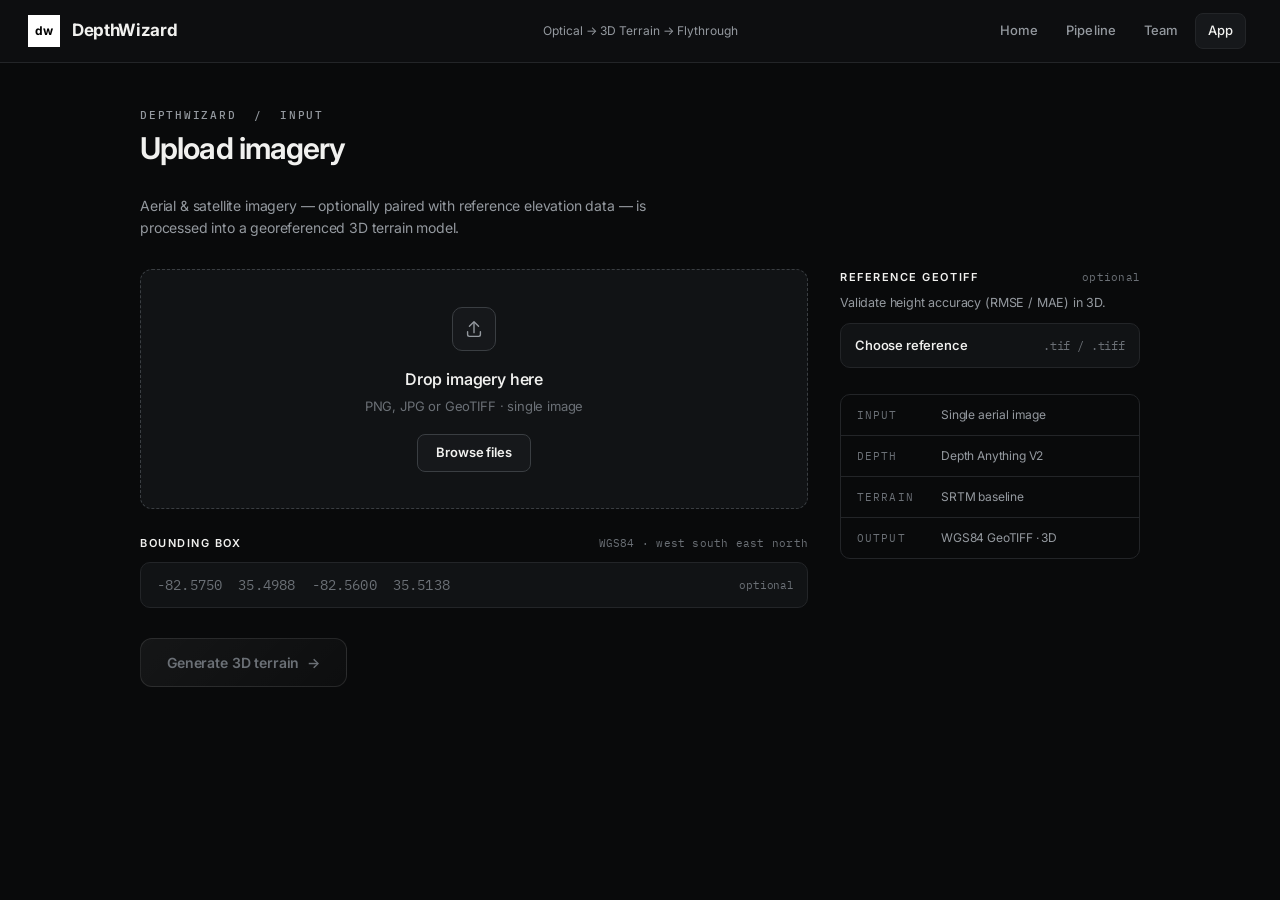
==== commit 927cd096: "feat(app): upload screen + topbar polish — frosted CTA (glow when enabled), themed states, nav to la" ====
--- a/static/app.html
+++ b/static/app.html
@@ -37,13 +37,19 @@
 <body>
 <div id="app">
   <header id="topbar">
-    <div class="brand">
+    <a class="brand" href="/" aria-label="DepthWizard — back to landing page">
       <span class="logo">dw</span>
       <span class="brand-name">DepthWizard</span>
-      <span class="subtitle">optical → 3D terrain → flythrough</span>
-    </div>
+    </a>
+    <span class="subtitle">Optical &rarr; 3D Terrain &rarr; Flythrough</span>
+    <div class="spacer"></div>
+    <nav class="topnav" aria-label="Primary">
+      <a class="topnav-link" href="/">Home</a>
+      <a class="topnav-link" href="/#pipeline">Pipeline</a>
+      <a class="topnav-link" href="/#team">Team</a>
+      <a class="topnav-link topnav-current" href="/app" aria-current="page">App</a>
+    </nav>
     <div id="job-state" class="hidden"></div>
-    <div class="spacer"></div>
     <button id="btn-new" class="ghost hidden">New upload</button>
   </header>
 
@@ -140,12 +146,6 @@
         <button id="btn-process" class="primary" disabled>Generate 3D terrain &nbsp;→</button>
         <div id="upload-error" class="error"></div>
       </footer>
-
-      <div id="samples" class="samples quickstart">
-        <span class="qs-label">QUICK START</span>
-        <button class="sample" data-sample="hilly">Hilly · Asheville</button>
-        <button class="sample" data-sample="forest">Forest · GSMNP</button>
-      </div>
     </div>
   </section>
 
@@ -177,7 +177,7 @@
       <button id="btn-slope" class="tool" title="Slope (degrees)">⤒</button>
       <button id="btn-err" class="tool hidden" title="Error heatmap vs reference">⚠</button>
       <button id="btn-gcp" class="tool" title="GCP calibration: click point, enter known height">＋</button>
-      <button id="btn-region" class="tool" title="Region statistics: drag a box (e.g. a roof)">▭ Region</button>
+      <button id="btn-region" class="tool" title="Pen tool: click points to draw a polygon, then click the first point to close it">✏️ Pen Tool</button>
       <span class="tool-sep"></span>
       <label class="tool-label">exaggeration
         <input type="range" id="xrange" min="1" max="60" value="8" />
@@ -210,7 +210,7 @@
 
     <div id="region-panel" class="gcp-panel region-panel hidden">
       <h3>Region statistics</h3>
-      <p class="muted">Drag a box over the terrain (e.g. a building roof).</p>
+      <p class="muted">Click points on the terrain to draw a polygon, then click the first point to close it.</p>
       <div id="region-stats" class="region-stats"></div>
       <div class="row">
         <label class="known-height">
--- a/static/css/style.css
+++ b/static/css/style.css
@@ -84,15 +84,20 @@
    TOP BAR — framed editorial bar
    ============================================================ */
 #topbar {
-  display: flex; align-items: center; gap: 20px;
-  padding: 14px 28px;
+  position: relative;
+  display: flex; align-items: center; gap: 18px;
+  padding: 13px 28px;
   background: var(--panel);
   color: var(--panel-text);
   border-bottom: 1px solid var(--line);
   z-index: 20;
   flex: 0 0 auto;
 }
-.brand { display: flex; align-items: center; gap: 12px; }
+.brand {
+  display: flex; align-items: center; gap: 12px;
+  text-decoration: none; color: var(--panel-text); flex: 0 0 auto;
+}
+.brand:hover .brand-name { color: var(--white); }
 .logo {
   display: inline-flex; align-items: center; justify-content: center;
   width: 32px; height: 32px;
@@ -101,14 +106,35 @@
   background: var(--white);
   line-height: 1;
 }
-.brand-name { font-weight: 700; font-size: 17px; letter-spacing: -0.02em; }
-.subtitle { color: var(--muted); font-size: 12px; letter-spacing: 0; }
+.brand-name { font-weight: 700; font-size: 17px; letter-spacing: -0.02em; transition: color 160ms var(--ease); }
+.subtitle {
+  position: absolute; left: 50%; transform: translateX(-50%);
+  color: var(--muted); font-size: 12px; letter-spacing: 0;
+  white-space: nowrap;
+  pointer-events: none;
+}
+.spacer { flex: 1; }
+.topnav {
+  display: flex; align-items: center; gap: 4px;
+  margin-right: 6px;
+}
+.topnav-link {
+  padding: 7px 12px; font-size: 13px; font-weight: 500;
+  color: var(--muted);
+  text-decoration: none; letter-spacing: 0.01em;
+  border-radius: 8px;
+  transition: color 160ms var(--ease), background 160ms var(--ease);
+}
+.topnav-link:hover { color: var(--ink); background: var(--surface-2); }
+.topnav-link.topnav-current {
+  color: var(--ink); background: var(--surface-2);
+  border: 1px solid var(--line);
+}
 #job-state {
   color: var(--muted); font-size: 12px;
   border: 1px solid var(--line); border-radius: 999px;
   padding: 4px 12px; letter-spacing: 0.01em;
 }
-.spacer { flex: 1; }
 #topbar button:not(.sample) {
   color: var(--panel-text);
   border-color: var(--panel-text);
@@ -269,10 +295,10 @@
 }
 .fp-meta { font-family: var(--mono); font-size: 12px; color: var(--muted); }
 .fp-status {
-  font-size: 12px; font-weight: 550; color: var(--accent);
+  font-size: 12px; font-weight: 550; color: var(--muted);
   flex: 0 0 auto;
 }
-.fp-status::before { content: "● "; font-size: 8px; vertical-align: 1px; }
+.fp-status::before { content: "● "; font-size: 8px; vertical-align: 1px; color: var(--muted-2); opacity: 0.9; }
 .fp-remove {
   padding: 8px; line-height: 0; background: transparent; border-color: var(--line);
   color: var(--muted); border-radius: 8px; flex: 0 0 auto;
@@ -308,9 +334,9 @@
 #bbox:hover { border-color: var(--line-strong); }
 #bbox:focus {
   outline: none;
-  border-color: var(--accent);
+  border-color: var(--line-strong);
   background: var(--surface-2);
-  box-shadow: 0 0 0 3px var(--accent-dim);
+  box-shadow: 0 0 0 3px rgba(255, 255, 255, 0.06);
 }
 .bbox-opt {
   position: absolute; right: 14px; top: 50%; transform: translateY(-50%);
@@ -355,29 +381,65 @@
 .meta-v { color: var(--muted); }
 
 /* ---- Actions + error ---- */
-.upload-actions { display: flex; align-items: center; gap: 16px; flex-wrap: wrap; }
-#btn-process { border-radius: 10px; padding: 13px 26px; font-size: 14px; }
+.upload-actions {
+  position: relative;
+  display: flex; align-items: center; gap: 16px; flex-wrap: wrap;
+}
+#btn-process {
+  position: relative; z-index: 1;
+  border-radius: 12px; padding: 13px 26px; font-size: 14px;
+  background: linear-gradient(135deg, rgba(255, 255, 255, 0.05), rgba(255, 255, 255, 0.02));
+  border: 1px solid rgba(255, 255, 255, 0.10);
+  color: var(--muted-2);
+  box-shadow: none;
+  cursor: not-allowed;
+  transition: background 200ms var(--ease), border-color 200ms var(--ease),
+              color 200ms var(--ease), box-shadow 200ms var(--ease);
+}
+#btn-process::before {
+  content: "";
+  position: absolute; inset: -8px -14px; border-radius: inherit;
+  background:
+    radial-gradient(60% 60% at 32% 30%, rgba(120, 190, 230, 0.35), transparent 70%),
+    radial-gradient(50% 70% at 70% 20%, rgba(150, 220, 210, 0.22), transparent 70%);
+  filter: blur(22px);
+  opacity: 0;
+  transition: opacity 300ms var(--ease);
+  z-index: -1;
+  pointer-events: none;
+}
+#btn-process::after {
+  content: "";
+  position: absolute; inset: 0; border-radius: inherit;
+  background: linear-gradient(180deg, rgba(255, 255, 255, 0.14), transparent 45%);
+  opacity: 0;
+  transition: opacity 200ms var(--ease);
+  pointer-events: none;
+}
+#btn-process:not(:disabled) {
+  background: linear-gradient(135deg, rgba(255, 255, 255, 0.16), rgba(255, 255, 255, 0.05));
+  border-color: rgba(255, 255, 255, 0.22);
+  color: var(--ink);
+  backdrop-filter: blur(18px) saturate(160%);
+  -webkit-backdrop-filter: blur(18px) saturate(160%);
+  box-shadow:
+    0 12px 34px -14px rgba(0, 0, 0, 0.6),
+    inset 0 1px 0 rgba(255, 255, 255, 0.20),
+    inset 0 -1px 0 rgba(255, 255, 255, 0.05);
+}
+#btn-process:not(:disabled)::before { opacity: 1; }
+#btn-process:not(:disabled)::after { opacity: 1; }
+#btn-process:hover:not(:disabled) {
+  background: linear-gradient(135deg, rgba(255, 255, 255, 0.22), rgba(255, 255, 255, 0.08));
+  border-color: rgba(255, 255, 255, 0.32);
+  color: var(--ink);
+  box-shadow:
+    0 16px 40px -14px rgba(0, 0, 0, 0.7),
+    inset 0 1px 0 rgba(255, 255, 255, 0.28),
+    inset 0 -1px 0 rgba(255, 255, 255, 0.06);
+  transform: translateY(-1px);
+}
 .error { color: var(--err); font-size: 13px; font-weight: 500; }
-
-/* ---- Quick start ---- */
-.samples {
-  display: flex; align-items: center; gap: 12px; flex-wrap: wrap;
-}
-.samples.quickstart { border-top: 1px solid var(--line); padding-top: 26px; }
-.qs-label {
-  font-family: var(--mono); font-size: 11px; font-weight: 500;
-  letter-spacing: 0.16em; color: var(--muted-2);
-  margin-right: 6px;
-}
-.sample {
-  padding: 8px 16px; font-size: 12.5px; font-weight: 500;
-  border-color: var(--line); color: var(--muted);
-  border-radius: 8px; background: transparent;
-}
-.sample:hover:not(:disabled) {
-  background: var(--surface); color: var(--ink);
-  border-color: var(--line-strong); transform: none;
-}
 
 /* ---- legacy card (loading screen) ---- */
 .card {
@@ -503,7 +565,6 @@
 .region-panel .region-stats b { font-variant-numeric: tabular-nums; font-weight: 600; }
 .region-panel .known-height { display: flex; flex-direction: column; gap: 6px; font-size: 13px; }
 .region-panel .known-height input { width: 100%; background: var(--surface); border: 1px solid var(--line); color: var(--ink); border-radius: 0; padding: 6px 10px; font: inherit; }
-#region-select-box { position: fixed; border: 2px solid var(--ink); background: rgba(128,128,128,.12); pointer-events: none; z-index: 12; display: none; }
 
 .download {
   position: absolute; bottom: 84px; right: 18px;
@@ -519,6 +580,9 @@
    RESPONSIVE
    ============================================================ */
 @media (max-width: 820px) {
+  .subtitle { display: none; }
+  .topnav-link { padding: 6px 9px; font-size: 12.5px; }
+  #topbar { gap: 12px; padding: 12px 18px; }
   .upload-workspace { padding: 32px 22px 40px; }
   .upload-grid { grid-template-columns: 1fr; gap: 26px; }
   .upload-h1 { font-size: 26px; }
